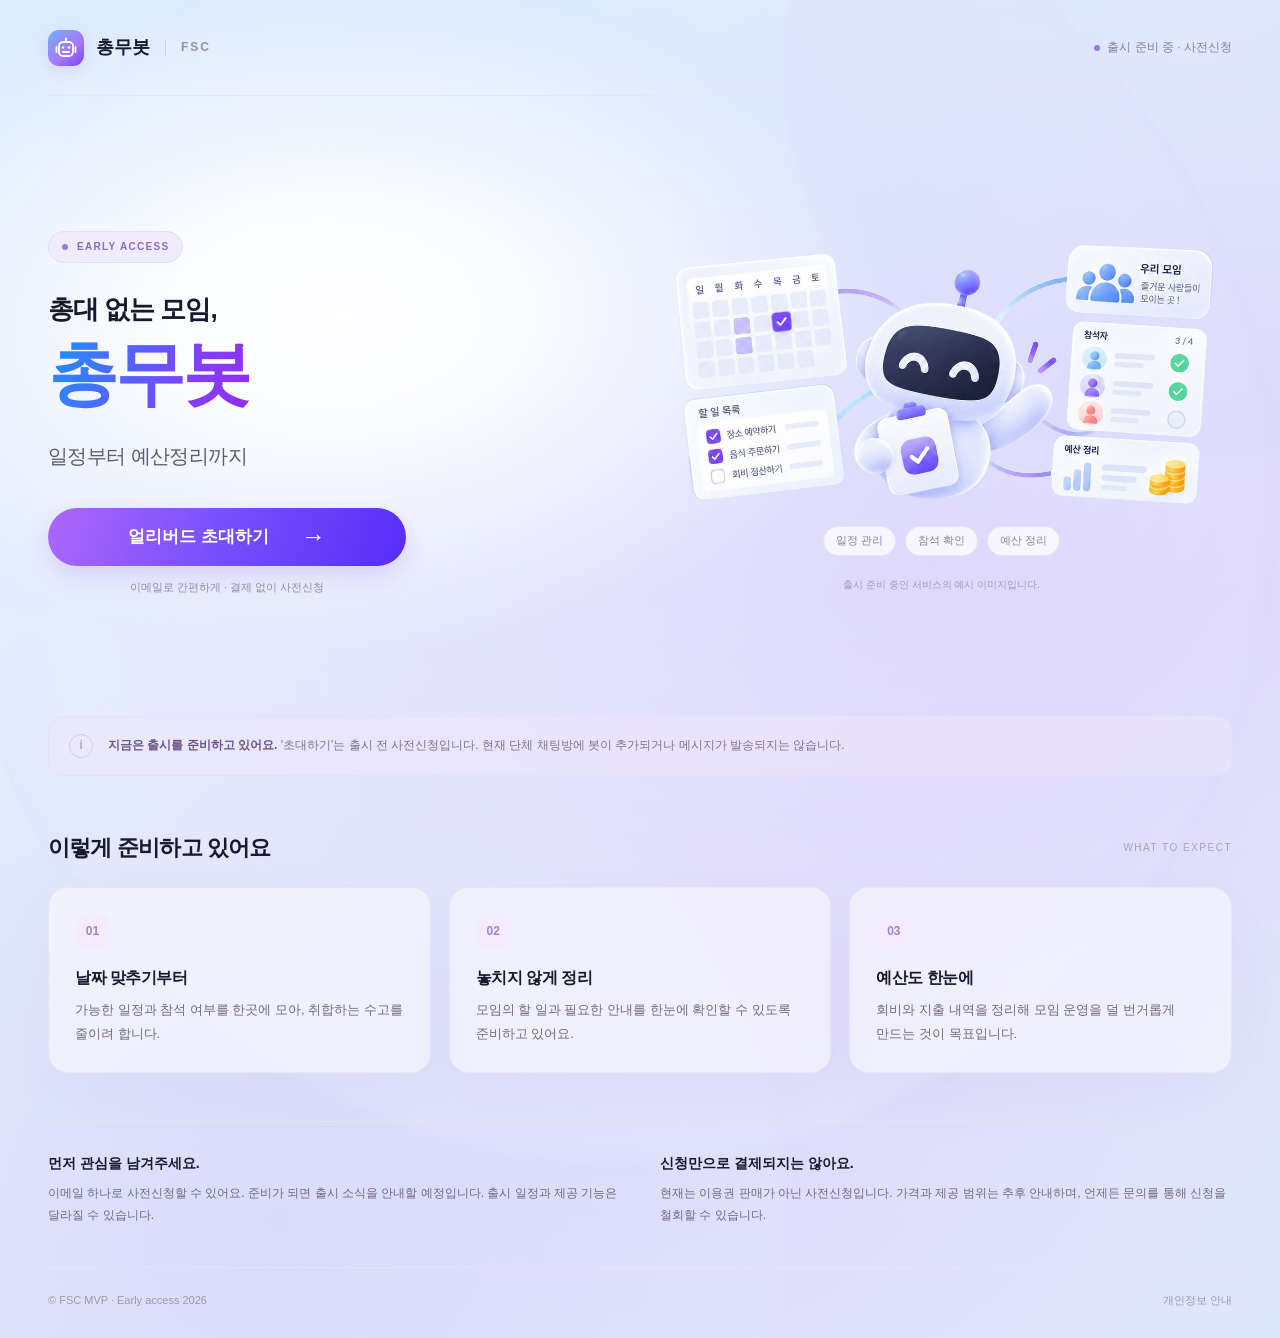
==== chongmubot/index.html @ 97e7d667 "feat: FSC 서비스 3종 랜딩페이지와 허브 페이지를 GitHub Pages 배포 구조로 구성 광고 유입으로 서비스 수요를 검증하기 위해 정적 랜딩페이지를 실제 배포 가능한 상" ====
<!DOCTYPE html>
<html data-service-page="chongmubot" lang="ko"><head><meta charset="utf-8"/><meta content="width=device-width,initial-scale=1" name="viewport"/><meta content="no-referrer" name="referrer"/><title>총무봇 · 얼리버드 사전신청</title><base target="_top"/><link rel="stylesheet" href="/assets/site.css"/><meta content="일정부터 예산정리까지 출시 준비 중인 서비스의 얼리버드 사전신청." name="description"/><link rel="icon" type="image/svg+xml" href="data:image/svg+xml,%3Csvg%20xmlns%3D%22http%3A%2F%2Fwww.w3.org%2F2000%2Fsvg%22%20viewBox%3D%220%200%2040%2040%22%3E%3Cdefs%3E%3ClinearGradient%20id%3D%22brand%22%20x1%3D%228%25%22%20y1%3D%220%25%22%20x2%3D%2292%25%22%20y2%3D%22100%25%22%3E%3Cstop%20stop-color%3D%22%2373b0fc%22%2F%3E%3Cstop%20offset%3D%2260%25%22%20stop-color%3D%22%23a677f8%22%2F%3E%3Cstop%20offset%3D%22100%25%22%20stop-color%3D%22%237742ee%22%2F%3E%3C%2FlinearGradient%3E%3C%2Fdefs%3E%3Crect%20width%3D%2240%22%20height%3D%2240%22%20rx%3D%2212%22%20fill%3D%22url(%23brand)%22%2F%3E%3Csvg%20x%3D%226.667%22%20y%3D%226.667%22%20width%3D%2226.666%22%20height%3D%2226.666%22%20color%3D%22white%22%20data-brand-icon%3D%22robot%22%20viewBox%3D%220%200%2024%2024%22%20fill%3D%22none%22%20stroke%3D%22currentColor%22%20stroke-width%3D%221.8%22%20stroke-linecap%3D%22round%22%20stroke-linejoin%3D%22round%22%20focusable%3D%22false%22%3E%3Cpath%20d%3D%22M12%203v3M2.5%2011v5M21.5%2011v5%22%2F%3E%3Ccircle%20cx%3D%2212%22%20cy%3D%222.5%22%20r%3D%221%22%20fill%3D%22currentColor%22%20stroke%3D%22none%22%2F%3E%3Crect%20x%3D%225%22%20y%3D%226%22%20width%3D%2214%22%20height%3D%2214%22%20rx%3D%224%22%2F%3E%3Ccircle%20cx%3D%229%22%20cy%3D%2211.5%22%20r%3D%221.2%22%20fill%3D%22currentColor%22%20stroke%3D%22none%22%2F%3E%3Ccircle%20cx%3D%2215%22%20cy%3D%2211.5%22%20r%3D%221.2%22%20fill%3D%22currentColor%22%20stroke%3D%22none%22%2F%3E%3Cpath%20d%3D%22M9%2016h6%22%2F%3E%3C%2Fsvg%3E%3C%2Fsvg%3E"/></head><body>
<div class="banner" hidden="" id="configBanner">운영 설정을 준비 중입니다. 아직 신청 정보를 수집하지 않습니다.</div><noscript><div class="noscript">이 페이지에서 신청하려면 JavaScript를 사용 설정해주세요. 신청은 아직 접수되지 않았습니다.</div></noscript>
<div class="shell"><header class="site-header"><div class="brand"><span aria-hidden="true" class="brand-symbol"><svg data-brand-icon="robot" viewBox="0 0 24 24" fill="none" stroke="currentColor" stroke-width="1.8" stroke-linecap="round" stroke-linejoin="round" focusable="false"><path d="M12 3v3M2.5 11v5M21.5 11v5"/><circle cx="12" cy="2.5" r="1" fill="currentColor" stroke="none"/><rect x="5" y="6" width="14" height="14" rx="4"/><circle cx="9" cy="11.5" r="1.2" fill="currentColor" stroke="none"/><circle cx="15" cy="11.5" r="1.2" fill="currentColor" stroke="none"/><path d="M9 16h6"/></svg></span><span id="brandName">총무봇</span><span class="brand-divider"></span><span class="brand-fsc">FSC</span></div><div class="header-note"><span class="dot"></span>출시 준비 중 · 사전신청</div></header>
<main><section aria-labelledby="heroTitle" class="hero"><div class="hero-copy"><p class="eyebrow"><span class="dot"></span> EARLY ACCESS</p><p class="kicker" id="kicker">총대 없는 모임,</p><h1 id="heroTitle"><span class="grad">총무봇</span></h1><p class="description" id="description">일정부터 예산정리까지</p><div class="cta-zone"><button class="primary" disabled="" id="openForm" type="button"><span id="ctaText">얼리버드 초대하기</span><span aria-hidden="true" class="arrow">→</span></button><p class="under-cta">이메일로 간편하게 · 결제 없이 사전신청</p></div></div><div class="visual"><img alt="총무봇 서비스 예시 일러스트" fetchpriority="high" id="heroImage" data-background="transparent" style="--hero-cutout:url('/assets/images/chongmubot-hero-mask.png')" src="/assets/images/chongmubot-hero.jpg"/><div class="service-labels" id="serviceLabels"><span>일정 관리</span><span>참석 확인</span><span>예산 정리</span></div><p class="visual-caption">출시 준비 중인 서비스의 예시 이미지입니다.</p></div></section>
<aside class="readiness"><i aria-hidden="true">i</i><div><strong>지금은 출시를 준비하고 있어요.  </strong><span id="readinessNote">'초대하기'는 출시 전 사전신청입니다. 현재 단체 채팅방에 봇이 추가되거나 메시지가 발송되지는 않습니다.</span></div></aside>
<section aria-labelledby="featuresTitle"><div class="section-heading"><h2 id="featuresTitle">이렇게 준비하고 있어요</h2><small>WHAT TO EXPECT</small></div><div class="features" id="features"><article class="feature"><div class="num">01</div><h3>날짜 맞추기부터</h3><p>가능한 일정과 참석 여부를 한곳에 모아, 취합하는 수고를 줄이려 합니다.</p></article><article class="feature"><div class="num">02</div><h3>놓치지 않게 정리</h3><p>모임의 할 일과 필요한 안내를 한눈에 확인할 수 있도록 준비하고 있어요.</p></article><article class="feature"><div class="num">03</div><h3>예산도 한눈에</h3><p>회비와 지출 내역을 정리해 모임 운영을 덜 번거롭게 만드는 것이 목표입니다.</p></article></div></section>
<section class="bottom-info"><div><h3>먼저 관심을 남겨주세요.</h3><p>이메일 하나로 사전신청할 수 있어요. 준비가 되면 출시 소식을 안내할 예정입니다. 출시 일정과 제공 기능은 달라질 수 있습니다.</p></div><div><h3>신청만으로 결제되지는 않아요.</h3><p>현재는 이용권 판매가 아닌 사전신청입니다. 가격과 제공 범위는 추후 안내하며, 언제든 문의를 통해 신청을 철회할 수 있습니다.</p></div></section>
</main><footer class="site-footer"><span>© FSC MVP · Early access 2026</span><div class="footer-actions"><button class="text-button" data-privacy="" type="button">개인정보 안내</button><a hidden="" id="contactLink">운영 문의</a></div></footer></div>
<dialog aria-labelledby="formTitle" class="modal" id="signupModal"><button aria-label="신청창 닫기" class="modal-close" data-close="signupModal" type="button">×</button><div class="modal-body"><div id="formBody"><p class="step-label">EARLYBIRD APPLICATION</p><h2 id="formTitle">총무봇 먼저 만나기</h2><p class="modal-intro">이메일만 남겨주시면 준비 소식을 알려드릴게요.<br/>별도 회원가입이나 결제는 필요하지 않아요.</p><div class="preview-inline" id="previewFormNote">팀 검토용입니다. 입력 정보는 전송·저장되지 않습니다.</div>
<form id="form" novalidate=""><label class="field-label" for="email">이메일<span class="required">필수</span></label><input aria-describedby="emailHint" autocapitalize="off" autocomplete="email" id="email" inputmode="email" maxlength="254" name="email" placeholder="freedom@example.com" required="" spellcheck="false" type="email"/><p class="field-hint" id="emailHint">출시 안내를 받을 수 있는 이메일을 입력해주세요.</p>
<details class="question" id="questionDetail"><summary>한 가지만 더 알려주실래요?<span>선택</span></summary><p class="field-label" id="questionLabel" style="margin-top:15px">어떤 모임에서 사용하고 싶나요?</p><div class="chips" id="chips"></div><label class="consent-check" hidden="" id="answerConsentWrap"><input id="answerConsent" type="checkbox"/><span>[선택] 위 답변을 서비스 수요 분석에 사용하는 데 동의합니다. 답변은 <span class="retentionDays">90</span>일 보관합니다.</span></label></details>
<label class="consent-check"><input id="age" required="" type="checkbox"/><span>[필수] 만 14세 이상입니다.</span></label><label class="consent-check"><input id="consent" required="" type="checkbox"/><span>[필수] 개인정보 수집·이용에 동의합니다. <button class="text-button" data-privacy="" type="button">내용 보기</button></span></label>
<div class="privacy-short"><b>목적</b> 사전신청 접수·출시 안내·신청 유입 분석<br/><b>필수 항목</b> 이메일, 신청 서비스, 신청·동의 시각 및 버전, 만 14세 이상 확인, 무작위 방문 ID, 유입 캠페인, 기기 구분<br/><b>보관</b> 수집일로부터 <span class="retentionDays">90</span>일 또는 철회 요청 시 삭제<br/>동의를 거부할 수 있으나, 동의하지 않으면 신청할 수 없습니다.</div>
<div aria-hidden="true" class="hp"><label>Company<input autocomplete="off" name="company" tabindex="-1" type="text"/></label></div><div class="form-error" hidden="" id="formError" role="alert"></div><button class="primary" id="submitButton" type="submit"><span id="submitText">얼리버드 신청 완료하기</span><span aria-hidden="true">→</span></button><p class="form-note">신청 정보가 저장된 뒤 완료 화면이 표시됩니다.<br/>이메일 인증 및 즉시 확인메일 발송은 제공하지 않습니다.</p></form></div>
<div class="success" hidden="" id="successBody"><div aria-hidden="true" class="success-mark">✓</div><p class="step-label">EARLYBIRD</p><h2 id="successTitle" tabindex="-1"></h2><p id="successDescription"></p><button class="primary" data-close="signupModal" id="successClose" type="button">확인</button></div></div></dialog>
<dialog aria-labelledby="privacyTitle" class="modal" id="privacyModal"><button aria-label="개인정보 안내 닫기" class="modal-close" data-close="privacyModal" type="button">×</button><div class="modal-body"><p class="step-label">PRIVACY NOTICE · v1.1</p><h2 id="privacyTitle">개인정보 안내</h2><div class="privacy-copy"><p><span id="operatorText">FSC MVP 프로젝트 팀</span>은 출시 전 사전신청을 접수하기 위해 아래 정보를 처리합니다.</p><h3>1. 수집 항목과 목적</h3><p>필수 항목: 이메일, 신청 서비스, 신청·동의 시각 및 동의문구 버전, 만 14세 이상 확인, 무작위 방문 ID, 유입 캠페인, 기기 구분.<br/>목적: 사전신청 관리, 출시 안내, 신청 유입 분석.<br/>선택 항목: 서비스별 질문 답변. 별도 선택 동의 시 서비스 수요 분석에만 사용합니다. 답변하지 않아도 신청할 수 있습니다.</p><h3>2. 보관 및 삭제</h3><p>수집일로부터 <span class="retentionDays">90</span>일 보관하며, 신청 철회 또는 삭제 요청 시 삭제합니다. 서비스가 출시되지 않더라도 보관기간 이후 해당 정보를 삭제합니다.</p><h3>3. 신청 전 방문 측정</h3><p>페이지 방문과 신청 버튼 클릭을 서비스별로 집계합니다. 페이지 단위 무작위 ID, 캠페인 코드, 기기 구분, 이벤트 시각을 기록하며 이름·이메일은 입력 및 동의 전 수집하지 않습니다. 앱 코드에서 IP 주소와 브라우저 지문을 저장하지 않습니다.</p><h3>4. 저장과 접근</h3><p>Sites에서 신청 화면을 제공하며, 서버를 거쳐 Google Apps Script와 비공개 Google Sheets에 신청 정보를 저장합니다. 신청자 명단을 공개하거나 다른 방문자에게 보여주지 않습니다. 운영팀의 필요한 담당자에게만 접근을 허용해야 합니다.</p><h3>5. 동의 거부 및 문의</h3><p>필수 동의를 거부할 수 있으나 신청 접수는 제한됩니다. 선택 답변 수집을 거부해도 불이익이 없습니다. 광고성 뉴스레터나 다른 서비스 홍보 수신에는 동의한 것으로 보지 않습니다.</p><p id="contactText">공개 전 운영 문의 이메일을 설정합니다.</p><div class="preview-inline" id="previewBanner">검토 단계 안내문입니다. 운영자 정보·보관기간·Google 이용에 따른 처리위탁·국외이전 등 필요한 고지를 확인한 후 공개해야 합니다.</div></div></div></dialog>
<script>window.FSC_BOOT={"mode": "live", "ready": true, "service": "chongmubot", "version": "1.2", "contactEmail": "", "operator": "FSC MVP 프로젝트 팀", "retentionDays": 90};</script>
<script src="/assets/site.js"></script>
<script>FSC.initServicePage({"chongmubot": {"name": "총무봇", "kicker": "총대 없는 모임,", "title": "<span class=\"grad\">총무봇</span>", "description": "일정부터 예산정리까지", "micro": "지금 내 모임에 초대하세요", "cta": "얼리버드 초대하기", "labels": ["일정 관리", "참석 확인", "예산 정리"], "features": [["날짜 맞추기부터", "가능한 일정과 참석 여부를 한곳에 모아, 취합하는 수고를 줄이려 합니다."], ["놓치지 않게 정리", "모임의 할 일과 필요한 안내를 한눈에 확인할 수 있도록 준비하고 있어요."], ["예산도 한눈에", "회비와 지출 내역을 정리해 모임 운영을 덜 번거롭게 만드는 것이 목표입니다."]], "question": "어떤 모임에서 사용하고 싶나요?", "choices": ["스터디", "동호회·취미", "교회·커뮤니티", "친구모임", "기타"], "note": "'초대하기'는 출시 전 사전신청입니다. 현재 단체 채팅방에 봇이 추가되거나 메시지가 발송되지는 않습니다."}});</script>
</body></html>
---- assets/site.css ----
:root{--ink:#17192e;--muted:#74758b;--line:#e8e4f2;--purple:#7942f5}*{box-sizing:border-box}html{scroll-behavior:smooth}body{margin:0;background:#fafaff;color:var(--ink);font-family:-apple-system,BlinkMacSystemFont,"Apple SD Gothic Neo","Noto Sans CJK KR","Noto Sans KR","Malgun Gothic",sans-serif;line-height:1.6;word-break:keep-all}button,input{font:inherit}button{cursor:pointer}a{color:inherit}button:focus-visible,a:focus-visible,input:focus-visible,summary:focus-visible{outline:3px solid #9b78e7;outline-offset:3px}[hidden]{display:none!important}.shell{max-width:1280px;padding:0 48px;margin:auto}.site-header{height:96px;display:flex;justify-content:space-between;align-items:center;border-bottom:1px solid var(--line)}.brand{display:flex;align-items:center;gap:12px;font-size:18px;font-weight:750}.brand-symbol{width:36px;height:36px;display:grid;place-items:center;color:#fff;border-radius:11px;background:linear-gradient(140deg,#73b0fc,#a677f8 60%,#7742ee);box-shadow:0 5px 15px #8561dc26;font-size:21px}.brand-divider{height:16px;width:1px;background:#d7d2e3;margin:0 3px}.brand-fsc{font-size:12px;color:#9590a8;letter-spacing:2px}.header-note{display:flex;align-items:center;gap:7px;font-size:12px;color:#898099}.dot{width:6px;height:6px;border-radius:50%;background:#9c7ae4;display:inline-block}.hero{display:grid;grid-template-columns:1fr 1.05fr;gap:50px;align-items:center;min-height:620px;padding:65px 0 50px}.eyebrow{display:inline-flex;align-items:center;gap:9px;border:1px solid #e6ddf8;background:#f1ecfc;color:#8a6bc1;border-radius:100px;font-size:10px;letter-spacing:1.3px;padding:7px 13px;margin:0 0 27px;font-weight:650}.kicker{font-size:26px;line-height:1.5;letter-spacing:-1px;font-weight:650;margin:0 0 6px}.hero h1{font-size:70px;letter-spacing:-3px;line-height:1.13;margin:0 0 24px;font-weight:850}.grad{background:linear-gradient(110deg,#218dff 5%,#7d42ff 67%,#942dec);color:transparent;background-clip:text;-webkit-background-clip:text}.description{font-size:20px;color:#5f5a72;line-height:1.8;letter-spacing:-.6px;white-space:pre-line;margin:0 0 34px}.cta-zone{max-width:358px}.microcopy{text-align:center;font-size:13px;font-weight:500;color:#81778f;margin:0 0 10px}.primary{display:flex;align-items:center;justify-content:center;gap:32px;min-height:58px;width:100%;border:0;border-radius:100px;background:linear-gradient(110deg,#ae66fa,#7851fc 47%,#592cf7);color:#fff;font-size:17px;font-weight:700;box-shadow:0 10px 25px #804cf52e;padding:14px 22px;transition:transform .15s}.primary:hover{transform:translateY(-2px)}.primary:disabled{opacity:.55;cursor:wait;transform:none}.arrow{font-size:25px;line-height:1}.under-cta{text-align:center;font-size:11px;color:#93899e;margin:13px 0 0}.visual{position:relative;min-width:0;padding:24px 0 10px;background:radial-gradient(ellipse at 65% 50%,#ede4ff 0,transparent 64%),radial-gradient(ellipse at 20% 65%,#e1f3fc 0,transparent 63%)}.visual img{display:block;width:100%;height:auto;border-radius:20px;mix-blend-mode:multiply}.service-labels{display:flex;justify-content:center;flex-wrap:wrap;gap:9px;margin-top:18px}.service-labels span{font-size:11px;border:1px solid #eae3f2;background:#ffffffc4;color:#8d7f9c;border-radius:100px;padding:5px 12px}.visual-caption{font-size:10px;color:#a497b1;text-align:center;margin-top:21px}.readiness{display:flex;align-items:center;gap:15px;padding:17px 20px;border:1px solid #e8e0f4;background:#f4f0fb;border-radius:15px;font-size:12px;color:#81718e;margin-bottom:54px}.readiness strong{color:#6c5585;white-space:nowrap}.readiness i{font-style:normal;display:grid;place-items:center;width:24px;height:24px;border:1px solid #d7c8ec;border-radius:50%;flex:0 0 auto;color:#9774c3}.section-heading{display:flex;align-items:center;justify-content:space-between;margin:0 0 22px}.section-heading h2{font-size:22px;letter-spacing:-.8px;margin:0}.section-heading small{font-size:10px;letter-spacing:1.5px;color:#aaa0b6}.features{display:grid;grid-template-columns:repeat(3,1fr);gap:18px;margin-bottom:48px}.feature{padding:26px;border:1px solid #ebe5f2;border-radius:20px;background:#fff;box-shadow:0 20px 65px #51337508}.num{display:grid;place-items:center;width:35px;height:35px;border-radius:10px;background:#f4ecfd;color:#a481cf;font-size:12px;font-weight:650;margin-bottom:17px}.feature h3{font-size:16px;line-height:1.5;margin:0 0 8px;letter-spacing:-.5px}.feature p{font-size:13px;color:#74687f;line-height:1.85;margin:0}.bottom-info{display:grid;grid-template-columns:1fr 1fr;gap:40px;border-top:1px solid var(--line);padding:30px 0 40px}.bottom-info h3{font-size:14px;margin:0 0 7px}.bottom-info p{font-size:12px;line-height:1.9;color:#74687f;margin:0}.site-footer{border-top:1px solid var(--line);display:flex;align-items:center;justify-content:space-between;gap:18px;padding:24px 0 28px;font-size:11px;color:#a195aa}.footer-actions{display:flex;gap:18px}.text-button{border:0;background:none;padding:0;font:inherit;color:inherit;text-decoration:underline;text-underline-offset:4px}.footer-actions .text-button{text-decoration:none}.modal{border:1px solid #ece3f4;border-radius:28px;padding:0;width:calc(100vw - 32px);max-width:510px;max-height:calc(100dvh - 30px);overflow:auto;color:var(--ink);box-shadow:0 25px 100px #24132e3a}.modal::backdrop{background:#1d142f66;backdrop-filter:blur(5px)}.modal-body{padding:34px}.modal-close{position:absolute;right:17px;top:15px;border:0;border-radius:50%;width:32px;height:32px;background:#f6f0fa;color:#907b9b;font-size:24px;line-height:1}.step-label{font-size:10px;letter-spacing:1.4px;font-weight:650;color:#a184c9;margin:0 0 10px}.modal h2{font-size:27px;letter-spacing:-1px;line-height:1.35;margin:0 0 12px}.modal-intro{font-size:13px;line-height:1.8;color:#786187;margin:0 0 23px}.field-label{display:block;font-size:13px;font-weight:650;margin:0 0 7px}.required{font-size:10px;color:#a36ee1;margin-left:5px}input[type=email]{width:100%;height:52px;border:1px solid #dfd1e9;border-radius:12px;font-size:16px;padding:0 14px;background:#fff}.field-hint{font-size:11px;color:#846b91;margin:7px 0 22px}.question{padding-top:18px;border-top:1px solid #ece2f2;margin:0 0 16px}.question summary{cursor:pointer;font-size:13px;font-weight:600;margin-left:14px}.question summary span{font-size:11px;font-weight:400;color:#a691b0;padding-left:7px}.chips{display:flex;flex-wrap:wrap;gap:7px;margin:13px 0}.chip{position:relative;font-size:12px;cursor:pointer}.chip input{position:absolute;opacity:0;width:1px;height:1px}.chip span{display:block;border:1px solid #e6dcee;border-radius:100px;color:#947fa0;padding:7px 11px}.chip input:checked+span{color:#8452b7;background:#f3eaff;border-color:#bda0da}.chip input:focus-visible+span{outline:3px solid #b49bd1}.consent-check{display:flex;align-items:flex-start;gap:9px;font-size:12px;color:#75627f;line-height:1.8;margin:12px 0}.consent-check input{width:16px;height:16px;margin-top:4px;accent-color:#9868d3;flex:0 0 auto}.privacy-short{font-size:11px;line-height:1.9;color:#786187;padding:13px 15px;border:1px solid #ede0f3;background:#faf6fd;border-radius:12px;margin:14px 0 18px}.privacy-short b{color:#7f628f}.form-error{padding:12px;background:#fff1ee;color:#b35043;border-radius:10px;font-size:12px;line-height:1.8;margin:0 0 15px}.form-note{font-size:10px;color:#846b91;text-align:center;line-height:1.8;margin:14px 0 0}.hp{position:absolute;left:-9999px;width:1px;height:1px;overflow:hidden}.success{text-align:center;padding:22px 0 8px}.success-mark{display:grid;place-items:center;width:76px;height:76px;border-radius:25px;background:linear-gradient(140deg,#f2e3ff,#e1eaff);color:#9470d0;font-size:40px;margin:0 auto 25px}.success p{font-size:13px;line-height:1.9;color:#95839f;white-space:pre-line;margin-bottom:26px}.privacy-copy{font-size:12px;color:#8b7797;line-height:1.95}.privacy-copy h3{font-size:14px;color:#685276;margin:22px 0 8px}.preview-inline{font-size:11px;line-height:1.8;border:1px dashed #d6beea;border-radius:10px;background:#fbf6ff;color:#a277bd;padding:11px 14px;margin-bottom:17px}.banner,.noscript{font-size:12px;background:#fff6e7;color:#886a35;padding:13px 22px;text-align:center}
@media(max-width:960px){.shell{padding:0 30px}.hero{gap:22px;min-height:560px}.hero h1{font-size:56px}.kicker{font-size:23px}.description{font-size:17px}.feature{padding:22px}}
@media(max-width:680px){.shell{padding:0 22px}.site-header{height:74px}.brand{font-size:15px;gap:8px}.brand-symbol{width:30px;height:30px;border-radius:9px;font-size:18px}.brand-fsc{font-size:10px}.header-note{font-size:10px;gap:5px}.hero{display:flex;flex-direction:column;gap:0;min-height:0;padding:35px 0 25px;text-align:center}.hero-copy{display:contents}.eyebrow{order:0;font-size:9px;margin:0 0 18px}.kicker{order:1;font-size:21px;margin:0 0 7px}.hero h1{order:2;font-size:54px;letter-spacing:-2.6px;margin:0 0 14px}.description{order:3;font-size:16px;margin:0 0 5px;line-height:1.8}.visual{order:4;width:calc(100% + 22px);padding:13px 0 0;margin:0 -11px 13px}.visual img{max-height:245px;object-fit:contain;border-radius:0}.service-labels{margin-top:8px;gap:7px}.service-labels span{font-size:9px;padding:3px 9px}.visual-caption{font-size:9px;margin-top:8px}.cta-zone{order:5;width:100%;max-width:360px;margin-top:6px}.microcopy{font-size:12px;margin-bottom:9px}.primary{font-size:16px;min-height:55px}.under-cta{font-size:10px;margin-top:11px}.readiness{font-size:10px;line-height:1.8;padding:14px;gap:10px;align-items:flex-start;margin-bottom:34px}.readiness strong{display:block;font-size:11px}.readiness i{width:20px;height:20px;margin-top:2px}.section-heading{margin-bottom:15px}.section-heading h2{font-size:19px}.section-heading small{font-size:9px}.features{grid-template-columns:1fr;gap:10px;margin-bottom:32px}.feature{padding:18px 20px;display:grid;grid-template-columns:32px 1fr;column-gap:14px}.num{grid-row:1/3;width:32px;height:32px;border-radius:9px;font-size:10px;margin:0}.feature h3{font-size:14px;margin-bottom:5px}.feature p{font-size:12px}.bottom-info{grid-template-columns:1fr;gap:22px;padding:25px 0 30px}.bottom-info h3{font-size:13px}.bottom-info p{font-size:11px}.site-footer{font-size:9px;gap:12px;align-items:flex-start}.footer-actions{gap:12px;white-space:nowrap}.modal{max-height:calc(100dvh - 20px);border-radius:23px}.modal-body{padding:27px 24px}.modal h2{font-size:25px}.modal-intro{font-size:12px}.consent-check{font-size:11px}.privacy-short{font-size:10px}.form-note{font-size:9px}}
@media(prefers-reduced-motion:reduce){*{scroll-behavior:auto!important;transition:none!important}}

/* Palette sampled from each service's existing hero illustration. */
html[data-service-page="ai-allpass"] {
  --page-blue: #e0ebfd;
  --page-light: #fafbff;
  --page-violet: #e2d6fc;
  --image-fade-inline: 4%;
  --image-fade-top: 2%;
  --image-fade-bottom: 4%;
}
html[data-service-page="chongmubot"] {
  --page-blue: #e2eefe;
  --page-light: #fbfcfe;
  --page-violet: #d9cdfb;
  --image-fade-inline: 3%;
  --image-fade-top: 2%;
  --image-fade-bottom: 1%;
}
html[data-service-page="giftpick"] {
  --page-blue: #e2e9fb;
  --page-light: #f4f7fe;
  --page-violet: #dccffb;
  --image-fade-inline: 3%;
  --image-fade-top: 1%;
  --image-fade-bottom: 1%;
}
html { min-height: 100%; }
.brand-symbol svg {
  display: block;
  width: 66.667%;
  height: 66.667%;
}
body {
  min-height: 100svh;
  --pattern-scale: clamp(340px, 52vw, 760px);
  --title-glow-width: clamp(420px, 43vw, 640px);
  --title-glow-height: 340px;
  --title-glow-x: calc(50% - 300px);
  --title-glow-y: 315px;
  background-color: #e1eafa;
  /* One continuous illustration-like field across text, artwork, and footer. */
  background-image:
    radial-gradient(ellipse var(--title-glow-width) var(--title-glow-height) at var(--title-glow-x) var(--title-glow-y), #fffffff5 0%, #ffffffe0 32%, #ffffff8c 56%, transparent 100%),
    radial-gradient(ellipse 65% 38% at 30% 12%, #cfe4ff8c 0%, transparent 100%),
    radial-gradient(ellipse 66% 44% at 72% 42%, #d7caff80 0%, transparent 100%),
    radial-gradient(circle var(--pattern-scale) at 48% 38%, #edf3ff66 0%, #e6e9ff4d 97%, #d8dcfa40 99.4%, transparent 100%),
    radial-gradient(circle calc(var(--pattern-scale) * .78) at 21% 91%, #caddfa59 0%, #e0e8fc4d 98%, transparent 100%),
    radial-gradient(circle calc(var(--pattern-scale) * .6) at 92% 5%, #d8e6fc66 0%, #d6d8fa59 98%, transparent 100%),
    radial-gradient(ellipse 74% 37% at 48% 88%, #d9ccff66 0%, transparent 100%),
    linear-gradient(145deg, var(--page-blue) 0%, #e5edfc 34%, #e4e1fa 65%, #dfebfb 100%);
  background-repeat: no-repeat;
}
.shell, .site-header, .hero, .bottom-info, .site-footer { background: transparent; }
.feature { background: #ffffff80; }
.readiness { background: #eee8fb8c; }
.visual { background: none; }
.visual img {
  /* Fade only the image, leaving captions and the main illustration crisp. */
  border-radius: 0;
  background: none;
  box-shadow: none;
  /* Darken avoids multiplying two pale-blue backdrops into a darker rectangle. */
  mix-blend-mode: darken;
  --image-mask-x: linear-gradient(to right,
    transparent 0%, #000 var(--image-fade-inline),
    #000 calc(100% - var(--image-fade-inline)), transparent 100%);
  --image-mask-y: linear-gradient(to bottom,
    transparent 0%, #000 var(--image-fade-top),
    #000 calc(100% - var(--image-fade-bottom)), transparent 100%);
  -webkit-mask-image: var(--image-mask-x), var(--image-mask-y);
  -webkit-mask-composite: source-in;
  mask-image: var(--image-mask-x), var(--image-mask-y);
  mask-composite: intersect;
  mask-repeat: no-repeat;
}
.visual img[data-background="transparent"] {
  mix-blend-mode: normal;
  -webkit-mask-image: var(--hero-cutout);
  -webkit-mask-composite: source-over;
  -webkit-mask-size: 100% 100%;
  -webkit-mask-repeat: no-repeat;
  mask-image: var(--hero-cutout);
  mask-mode: alpha;
  mask-composite: add;
  mask-size: 100% 100%;
  mask-repeat: no-repeat;
}
.hero-copy { text-align: left; }
#signupModal #email::placeholder {
  color: #a3a3ad;
  opacity: 1;
}
@media (max-width: 680px) {
  body {
    --pattern-scale: clamp(300px, 85vw, 500px);
    --title-glow-width: clamp(290px, 85vw, 480px);
    --title-glow-height: 230px;
    --title-glow-x: 35%;
    --title-glow-y: 215px;
  }
  .hero .eyebrow { align-self: flex-start; }
  .hero :is(.kicker, h1, .description) {
    align-self: stretch;
    text-align: left;
  }
}
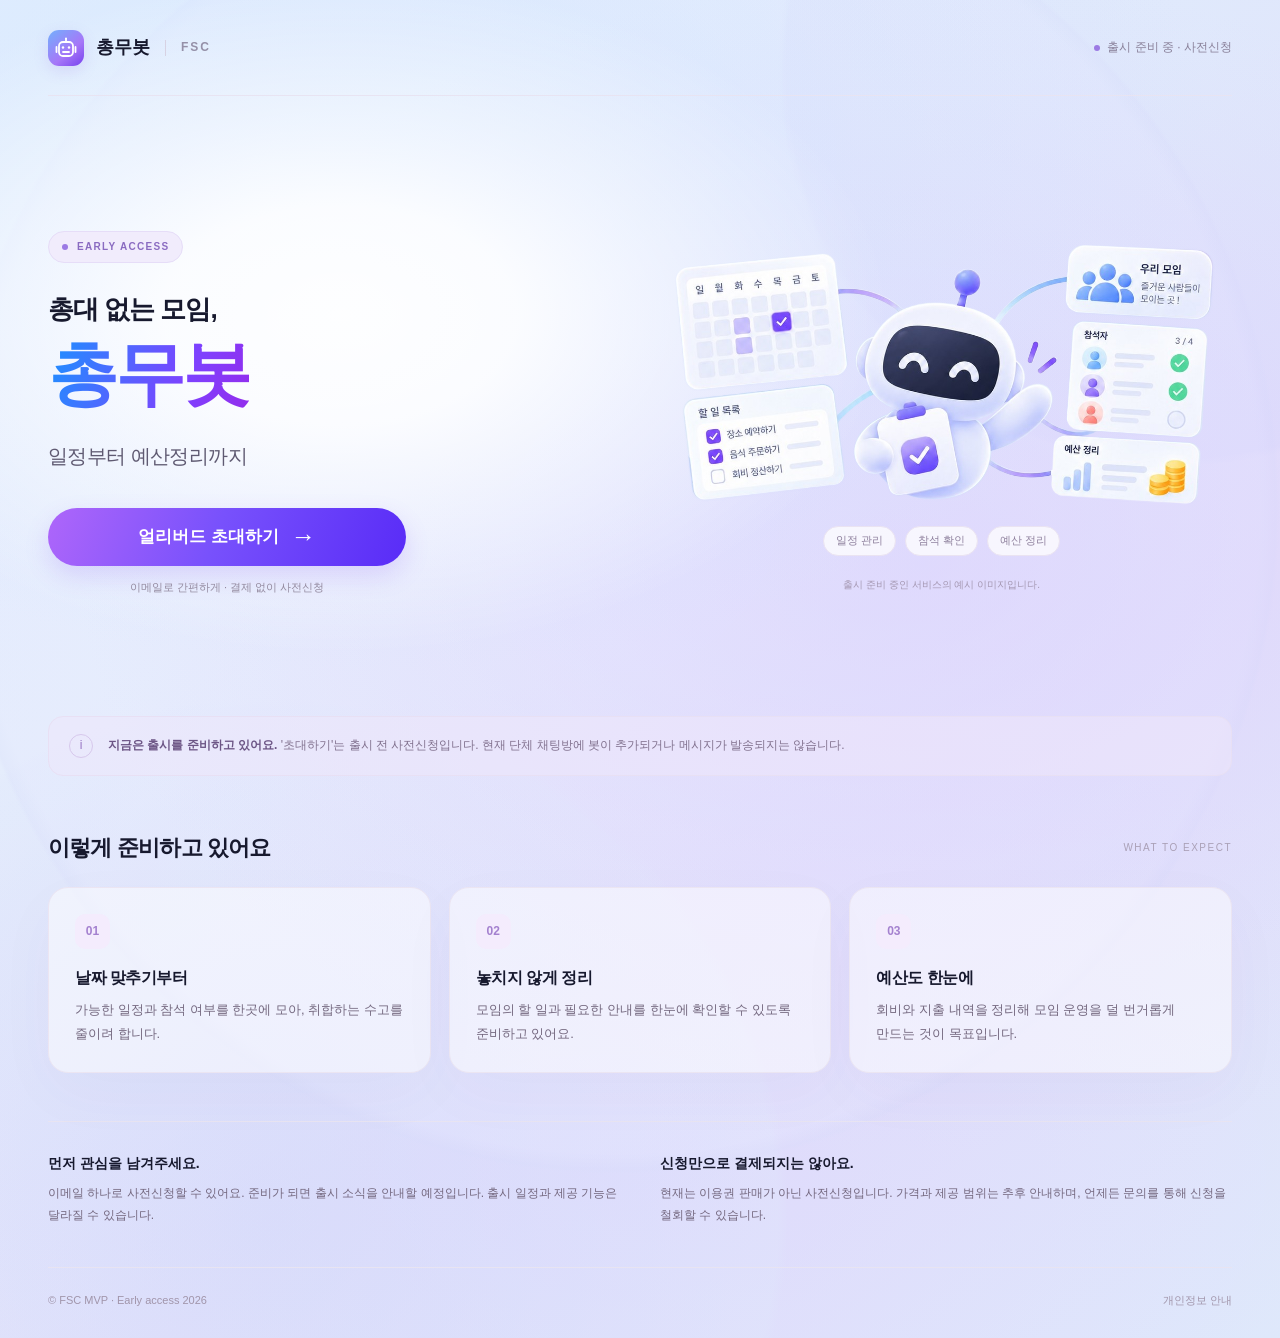
==== commit 5b21b72e: "fix: 답변 선택지 값을 영문 코드로 변경해 한글 인코딩 이슈 우회 Co-Authored-By: Claude Sonnet 5 <noreply@anthropic.com>" ====
--- a/chongmubot/index.html
+++ b/chongmubot/index.html
@@ -7,15 +7,15 @@
 <section aria-labelledby="featuresTitle"><div class="section-heading"><h2 id="featuresTitle">이렇게 준비하고 있어요</h2><small>WHAT TO EXPECT</small></div><div class="features" id="features"><article class="feature"><div class="num">01</div><h3>날짜 맞추기부터</h3><p>가능한 일정과 참석 여부를 한곳에 모아, 취합하는 수고를 줄이려 합니다.</p></article><article class="feature"><div class="num">02</div><h3>놓치지 않게 정리</h3><p>모임의 할 일과 필요한 안내를 한눈에 확인할 수 있도록 준비하고 있어요.</p></article><article class="feature"><div class="num">03</div><h3>예산도 한눈에</h3><p>회비와 지출 내역을 정리해 모임 운영을 덜 번거롭게 만드는 것이 목표입니다.</p></article></div></section>
 <section class="bottom-info"><div><h3>먼저 관심을 남겨주세요.</h3><p>이메일 하나로 사전신청할 수 있어요. 준비가 되면 출시 소식을 안내할 예정입니다. 출시 일정과 제공 기능은 달라질 수 있습니다.</p></div><div><h3>신청만으로 결제되지는 않아요.</h3><p>현재는 이용권 판매가 아닌 사전신청입니다. 가격과 제공 범위는 추후 안내하며, 언제든 문의를 통해 신청을 철회할 수 있습니다.</p></div></section>
 </main><footer class="site-footer"><span>© FSC MVP · Early access 2026</span><div class="footer-actions"><button class="text-button" data-privacy="" type="button">개인정보 안내</button><a hidden="" id="contactLink">운영 문의</a></div></footer></div>
-<dialog aria-labelledby="formTitle" class="modal" id="signupModal"><button aria-label="신청창 닫기" class="modal-close" data-close="signupModal" type="button">×</button><div class="modal-body"><div id="formBody"><p class="step-label">EARLYBIRD APPLICATION</p><h2 id="formTitle">총무봇 먼저 만나기</h2><p class="modal-intro">이메일만 남겨주시면 준비 소식을 알려드릴게요.<br/>별도 회원가입이나 결제는 필요하지 않아요.</p><div class="preview-inline" id="previewFormNote">팀 검토용입니다. 입력 정보는 전송·저장되지 않습니다.</div>
-<form id="form" novalidate=""><label class="field-label" for="email">이메일<span class="required">필수</span></label><input aria-describedby="emailHint" autocapitalize="off" autocomplete="email" id="email" inputmode="email" maxlength="254" name="email" placeholder="freedom@example.com" required="" spellcheck="false" type="email"/><p class="field-hint" id="emailHint">출시 안내를 받을 수 있는 이메일을 입력해주세요.</p>
+<dialog aria-labelledby="formTitle" class="modal" id="signupModal"><button aria-label="신청창 닫기" class="modal-close" data-close="signupModal" type="button">×</button><div class="modal-body"><div id="formBody"><p class="step-label">EARLYBIRD APPLICATION</p><h2 id="formTitle">총무봇 먼저 만나기</h2><p class="modal-intro">이메일만 남기면 준비 소식을 알려드려요.</p><div class="preview-inline" id="previewFormNote">팀 검토용입니다. 입력 정보는 전송·저장되지 않습니다.</div>
+<form id="form" novalidate=""><label class="field-label" for="email">이메일<span class="required">필수</span></label><input autocapitalize="off" autocomplete="email" id="email" inputmode="email" maxlength="254" name="email" placeholder="freedom@example.com" required="" spellcheck="false" type="email"/>
 <details class="question" id="questionDetail"><summary>한 가지만 더 알려주실래요?<span>선택</span></summary><p class="field-label" id="questionLabel" style="margin-top:15px">어떤 모임에서 사용하고 싶나요?</p><div class="chips" id="chips"></div><label class="consent-check" hidden="" id="answerConsentWrap"><input id="answerConsent" type="checkbox"/><span>[선택] 위 답변을 서비스 수요 분석에 사용하는 데 동의합니다. 답변은 <span class="retentionDays">90</span>일 보관합니다.</span></label></details>
 <label class="consent-check"><input id="age" required="" type="checkbox"/><span>[필수] 만 14세 이상입니다.</span></label><label class="consent-check"><input id="consent" required="" type="checkbox"/><span>[필수] 개인정보 수집·이용에 동의합니다. <button class="text-button" data-privacy="" type="button">내용 보기</button></span></label>
-<div class="privacy-short"><b>목적</b> 사전신청 접수·출시 안내·신청 유입 분석<br/><b>필수 항목</b> 이메일, 신청 서비스, 신청·동의 시각 및 버전, 만 14세 이상 확인, 무작위 방문 ID, 유입 캠페인, 기기 구분<br/><b>보관</b> 수집일로부터 <span class="retentionDays">90</span>일 또는 철회 요청 시 삭제<br/>동의를 거부할 수 있으나, 동의하지 않으면 신청할 수 없습니다.</div>
-<div aria-hidden="true" class="hp"><label>Company<input autocomplete="off" name="company" tabindex="-1" type="text"/></label></div><div class="form-error" hidden="" id="formError" role="alert"></div><button class="primary" id="submitButton" type="submit"><span id="submitText">얼리버드 신청 완료하기</span><span aria-hidden="true">→</span></button><p class="form-note">신청 정보가 저장된 뒤 완료 화면이 표시됩니다.<br/>이메일 인증 및 즉시 확인메일 발송은 제공하지 않습니다.</p></form></div>
+<details class="privacy-short"><summary>수집 항목·목적·보관기간 (자세히 보기)</summary><b>목적</b> 사전신청 접수·출시 안내·신청 유입 분석<br/><b>필수 항목</b> 이메일, 신청 서비스, 신청·동의 시각 및 버전, 만 14세 이상 확인, 무작위 방문 ID, 유입 캠페인, 기기 구분<br/><b>보관</b> 수집일로부터 <span class="retentionDays">90</span>일 또는 철회 요청 시 삭제<br/>동의를 거부할 수 있으나, 동의하지 않으면 신청할 수 없습니다.</details>
+<div aria-hidden="true" class="hp"><label>Company<input autocomplete="off" name="company" tabindex="-1" type="text"/></label></div><div class="form-error" hidden="" id="formError" role="alert"></div><button class="primary" id="submitButton" type="submit"><span id="submitText">얼리버드 신청 완료하기</span><span aria-hidden="true">→</span></button><p class="form-note">확인 메일은 따로 발송되지 않아요.</p></form></div>
 <div class="success" hidden="" id="successBody"><div aria-hidden="true" class="success-mark">✓</div><p class="step-label">EARLYBIRD</p><h2 id="successTitle" tabindex="-1"></h2><p id="successDescription"></p><button class="primary" data-close="signupModal" id="successClose" type="button">확인</button></div></div></dialog>
 <dialog aria-labelledby="privacyTitle" class="modal" id="privacyModal"><button aria-label="개인정보 안내 닫기" class="modal-close" data-close="privacyModal" type="button">×</button><div class="modal-body"><p class="step-label">PRIVACY NOTICE · v1.1</p><h2 id="privacyTitle">개인정보 안내</h2><div class="privacy-copy"><p><span id="operatorText">FSC MVP 프로젝트 팀</span>은 출시 전 사전신청을 접수하기 위해 아래 정보를 처리합니다.</p><h3>1. 수집 항목과 목적</h3><p>필수 항목: 이메일, 신청 서비스, 신청·동의 시각 및 동의문구 버전, 만 14세 이상 확인, 무작위 방문 ID, 유입 캠페인, 기기 구분.<br/>목적: 사전신청 관리, 출시 안내, 신청 유입 분석.<br/>선택 항목: 서비스별 질문 답변. 별도 선택 동의 시 서비스 수요 분석에만 사용합니다. 답변하지 않아도 신청할 수 있습니다.</p><h3>2. 보관 및 삭제</h3><p>수집일로부터 <span class="retentionDays">90</span>일 보관하며, 신청 철회 또는 삭제 요청 시 삭제합니다. 서비스가 출시되지 않더라도 보관기간 이후 해당 정보를 삭제합니다.</p><h3>3. 신청 전 방문 측정</h3><p>페이지 방문과 신청 버튼 클릭을 서비스별로 집계합니다. 페이지 단위 무작위 ID, 캠페인 코드, 기기 구분, 이벤트 시각을 기록하며 이름·이메일은 입력 및 동의 전 수집하지 않습니다. 앱 코드에서 IP 주소와 브라우저 지문을 저장하지 않습니다.</p><h3>4. 저장과 접근</h3><p>Sites에서 신청 화면을 제공하며, 서버를 거쳐 Google Apps Script와 비공개 Google Sheets에 신청 정보를 저장합니다. 신청자 명단을 공개하거나 다른 방문자에게 보여주지 않습니다. 운영팀의 필요한 담당자에게만 접근을 허용해야 합니다.</p><h3>5. 동의 거부 및 문의</h3><p>필수 동의를 거부할 수 있으나 신청 접수는 제한됩니다. 선택 답변 수집을 거부해도 불이익이 없습니다. 광고성 뉴스레터나 다른 서비스 홍보 수신에는 동의한 것으로 보지 않습니다.</p><p id="contactText">공개 전 운영 문의 이메일을 설정합니다.</p><div class="preview-inline" id="previewBanner">검토 단계 안내문입니다. 운영자 정보·보관기간·Google 이용에 따른 처리위탁·국외이전 등 필요한 고지를 확인한 후 공개해야 합니다.</div></div></div></dialog>
 <script>window.FSC_BOOT={"mode": "live", "ready": true, "service": "chongmubot", "version": "1.2", "contactEmail": "", "operator": "FSC MVP 프로젝트 팀", "retentionDays": 90};</script>
 <script src="/assets/site.js"></script>
-<script>FSC.initServicePage({"chongmubot": {"name": "총무봇", "kicker": "총대 없는 모임,", "title": "<span class=\"grad\">총무봇</span>", "description": "일정부터 예산정리까지", "micro": "지금 내 모임에 초대하세요", "cta": "얼리버드 초대하기", "labels": ["일정 관리", "참석 확인", "예산 정리"], "features": [["날짜 맞추기부터", "가능한 일정과 참석 여부를 한곳에 모아, 취합하는 수고를 줄이려 합니다."], ["놓치지 않게 정리", "모임의 할 일과 필요한 안내를 한눈에 확인할 수 있도록 준비하고 있어요."], ["예산도 한눈에", "회비와 지출 내역을 정리해 모임 운영을 덜 번거롭게 만드는 것이 목표입니다."]], "question": "어떤 모임에서 사용하고 싶나요?", "choices": ["스터디", "동호회·취미", "교회·커뮤니티", "친구모임", "기타"], "note": "'초대하기'는 출시 전 사전신청입니다. 현재 단체 채팅방에 봇이 추가되거나 메시지가 발송되지는 않습니다."}});</script>
+<script>FSC.initServicePage({"chongmubot": {"name": "총무봇", "kicker": "총대 없는 모임,", "title": "<span class=\"grad\">총무봇</span>", "description": "일정부터 예산정리까지", "micro": "지금 내 모임에 초대하세요", "cta": "얼리버드 초대하기", "labels": ["일정 관리", "참석 확인", "예산 정리"], "features": [["날짜 맞추기부터", "가능한 일정과 참석 여부를 한곳에 모아, 취합하는 수고를 줄이려 합니다."], ["놓치지 않게 정리", "모임의 할 일과 필요한 안내를 한눈에 확인할 수 있도록 준비하고 있어요."], ["예산도 한눈에", "회비와 지출 내역을 정리해 모임 운영을 덜 번거롭게 만드는 것이 목표입니다."]], "question": "어떤 모임에서 사용하고 싶나요?", "choices": [{"value": "study", "label": "스터디"}, {"value": "hobby_club", "label": "동호회·취미"}, {"value": "church_community", "label": "교회·커뮤니티"}, {"value": "friends_group", "label": "친구모임"}, {"value": "etc", "label": "기타"}], "note": "'초대하기'는 출시 전 사전신청입니다. 현재 단체 채팅방에 봇이 추가되거나 메시지가 발송되지는 않습니다."}});</script>
 </body></html>
--- a/assets/site.css
+++ b/assets/site.css
@@ -1,6 +1,7 @@
-:root{--ink:#17192e;--muted:#74758b;--line:#e8e4f2;--purple:#7942f5}*{box-sizing:border-box}html{scroll-behavior:smooth}body{margin:0;background:#fafaff;color:var(--ink);font-family:-apple-system,BlinkMacSystemFont,"Apple SD Gothic Neo","Noto Sans CJK KR","Noto Sans KR","Malgun Gothic",sans-serif;line-height:1.6;word-break:keep-all}button,input{font:inherit}button{cursor:pointer}a{color:inherit}button:focus-visible,a:focus-visible,input:focus-visible,summary:focus-visible{outline:3px solid #9b78e7;outline-offset:3px}[hidden]{display:none!important}.shell{max-width:1280px;padding:0 48px;margin:auto}.site-header{height:96px;display:flex;justify-content:space-between;align-items:center;border-bottom:1px solid var(--line)}.brand{display:flex;align-items:center;gap:12px;font-size:18px;font-weight:750}.brand-symbol{width:36px;height:36px;display:grid;place-items:center;color:#fff;border-radius:11px;background:linear-gradient(140deg,#73b0fc,#a677f8 60%,#7742ee);box-shadow:0 5px 15px #8561dc26;font-size:21px}.brand-divider{height:16px;width:1px;background:#d7d2e3;margin:0 3px}.brand-fsc{font-size:12px;color:#9590a8;letter-spacing:2px}.header-note{display:flex;align-items:center;gap:7px;font-size:12px;color:#898099}.dot{width:6px;height:6px;border-radius:50%;background:#9c7ae4;display:inline-block}.hero{display:grid;grid-template-columns:1fr 1.05fr;gap:50px;align-items:center;min-height:620px;padding:65px 0 50px}.eyebrow{display:inline-flex;align-items:center;gap:9px;border:1px solid #e6ddf8;background:#f1ecfc;color:#8a6bc1;border-radius:100px;font-size:10px;letter-spacing:1.3px;padding:7px 13px;margin:0 0 27px;font-weight:650}.kicker{font-size:26px;line-height:1.5;letter-spacing:-1px;font-weight:650;margin:0 0 6px}.hero h1{font-size:70px;letter-spacing:-3px;line-height:1.13;margin:0 0 24px;font-weight:850}.grad{background:linear-gradient(110deg,#218dff 5%,#7d42ff 67%,#942dec);color:transparent;background-clip:text;-webkit-background-clip:text}.description{font-size:20px;color:#5f5a72;line-height:1.8;letter-spacing:-.6px;white-space:pre-line;margin:0 0 34px}.cta-zone{max-width:358px}.microcopy{text-align:center;font-size:13px;font-weight:500;color:#81778f;margin:0 0 10px}.primary{display:flex;align-items:center;justify-content:center;gap:32px;min-height:58px;width:100%;border:0;border-radius:100px;background:linear-gradient(110deg,#ae66fa,#7851fc 47%,#592cf7);color:#fff;font-size:17px;font-weight:700;box-shadow:0 10px 25px #804cf52e;padding:14px 22px;transition:transform .15s}.primary:hover{transform:translateY(-2px)}.primary:disabled{opacity:.55;cursor:wait;transform:none}.arrow{font-size:25px;line-height:1}.under-cta{text-align:center;font-size:11px;color:#93899e;margin:13px 0 0}.visual{position:relative;min-width:0;padding:24px 0 10px;background:radial-gradient(ellipse at 65% 50%,#ede4ff 0,transparent 64%),radial-gradient(ellipse at 20% 65%,#e1f3fc 0,transparent 63%)}.visual img{display:block;width:100%;height:auto;border-radius:20px;mix-blend-mode:multiply}.service-labels{display:flex;justify-content:center;flex-wrap:wrap;gap:9px;margin-top:18px}.service-labels span{font-size:11px;border:1px solid #eae3f2;background:#ffffffc4;color:#8d7f9c;border-radius:100px;padding:5px 12px}.visual-caption{font-size:10px;color:#a497b1;text-align:center;margin-top:21px}.readiness{display:flex;align-items:center;gap:15px;padding:17px 20px;border:1px solid #e8e0f4;background:#f4f0fb;border-radius:15px;font-size:12px;color:#81718e;margin-bottom:54px}.readiness strong{color:#6c5585;white-space:nowrap}.readiness i{font-style:normal;display:grid;place-items:center;width:24px;height:24px;border:1px solid #d7c8ec;border-radius:50%;flex:0 0 auto;color:#9774c3}.section-heading{display:flex;align-items:center;justify-content:space-between;margin:0 0 22px}.section-heading h2{font-size:22px;letter-spacing:-.8px;margin:0}.section-heading small{font-size:10px;letter-spacing:1.5px;color:#aaa0b6}.features{display:grid;grid-template-columns:repeat(3,1fr);gap:18px;margin-bottom:48px}.feature{padding:26px;border:1px solid #ebe5f2;border-radius:20px;background:#fff;box-shadow:0 20px 65px #51337508}.num{display:grid;place-items:center;width:35px;height:35px;border-radius:10px;background:#f4ecfd;color:#a481cf;font-size:12px;font-weight:650;margin-bottom:17px}.feature h3{font-size:16px;line-height:1.5;margin:0 0 8px;letter-spacing:-.5px}.feature p{font-size:13px;color:#74687f;line-height:1.85;margin:0}.bottom-info{display:grid;grid-template-columns:1fr 1fr;gap:40px;border-top:1px solid var(--line);padding:30px 0 40px}.bottom-info h3{font-size:14px;margin:0 0 7px}.bottom-info p{font-size:12px;line-height:1.9;color:#74687f;margin:0}.site-footer{border-top:1px solid var(--line);display:flex;align-items:center;justify-content:space-between;gap:18px;padding:24px 0 28px;font-size:11px;color:#a195aa}.footer-actions{display:flex;gap:18px}.text-button{border:0;background:none;padding:0;font:inherit;color:inherit;text-decoration:underline;text-underline-offset:4px}.footer-actions .text-button{text-decoration:none}.modal{border:1px solid #ece3f4;border-radius:28px;padding:0;width:calc(100vw - 32px);max-width:510px;max-height:calc(100dvh - 30px);overflow:auto;color:var(--ink);box-shadow:0 25px 100px #24132e3a}.modal::backdrop{background:#1d142f66;backdrop-filter:blur(5px)}.modal-body{padding:34px}.modal-close{position:absolute;right:17px;top:15px;border:0;border-radius:50%;width:32px;height:32px;background:#f6f0fa;color:#907b9b;font-size:24px;line-height:1}.step-label{font-size:10px;letter-spacing:1.4px;font-weight:650;color:#a184c9;margin:0 0 10px}.modal h2{font-size:27px;letter-spacing:-1px;line-height:1.35;margin:0 0 12px}.modal-intro{font-size:13px;line-height:1.8;color:#786187;margin:0 0 23px}.field-label{display:block;font-size:13px;font-weight:650;margin:0 0 7px}.required{font-size:10px;color:#a36ee1;margin-left:5px}input[type=email]{width:100%;height:52px;border:1px solid #dfd1e9;border-radius:12px;font-size:16px;padding:0 14px;background:#fff}.field-hint{font-size:11px;color:#846b91;margin:7px 0 22px}.question{padding-top:18px;border-top:1px solid #ece2f2;margin:0 0 16px}.question summary{cursor:pointer;font-size:13px;font-weight:600;margin-left:14px}.question summary span{font-size:11px;font-weight:400;color:#a691b0;padding-left:7px}.chips{display:flex;flex-wrap:wrap;gap:7px;margin:13px 0}.chip{position:relative;font-size:12px;cursor:pointer}.chip input{position:absolute;opacity:0;width:1px;height:1px}.chip span{display:block;border:1px solid #e6dcee;border-radius:100px;color:#947fa0;padding:7px 11px}.chip input:checked+span{color:#8452b7;background:#f3eaff;border-color:#bda0da}.chip input:focus-visible+span{outline:3px solid #b49bd1}.consent-check{display:flex;align-items:flex-start;gap:9px;font-size:12px;color:#75627f;line-height:1.8;margin:12px 0}.consent-check input{width:16px;height:16px;margin-top:4px;accent-color:#9868d3;flex:0 0 auto}.privacy-short{font-size:11px;line-height:1.9;color:#786187;padding:13px 15px;border:1px solid #ede0f3;background:#faf6fd;border-radius:12px;margin:14px 0 18px}.privacy-short b{color:#7f628f}.form-error{padding:12px;background:#fff1ee;color:#b35043;border-radius:10px;font-size:12px;line-height:1.8;margin:0 0 15px}.form-note{font-size:10px;color:#846b91;text-align:center;line-height:1.8;margin:14px 0 0}.hp{position:absolute;left:-9999px;width:1px;height:1px;overflow:hidden}.success{text-align:center;padding:22px 0 8px}.success-mark{display:grid;place-items:center;width:76px;height:76px;border-radius:25px;background:linear-gradient(140deg,#f2e3ff,#e1eaff);color:#9470d0;font-size:40px;margin:0 auto 25px}.success p{font-size:13px;line-height:1.9;color:#95839f;white-space:pre-line;margin-bottom:26px}.privacy-copy{font-size:12px;color:#8b7797;line-height:1.95}.privacy-copy h3{font-size:14px;color:#685276;margin:22px 0 8px}.preview-inline{font-size:11px;line-height:1.8;border:1px dashed #d6beea;border-radius:10px;background:#fbf6ff;color:#a277bd;padding:11px 14px;margin-bottom:17px}.banner,.noscript{font-size:12px;background:#fff6e7;color:#886a35;padding:13px 22px;text-align:center}
+:root{--ink:#17192e;--muted:#74758b;--line:#e8e4f2;--purple:#7942f5}*{box-sizing:border-box}html{scroll-behavior:smooth}body{margin:0;background:#fafaff;color:var(--ink);font-family:-apple-system,BlinkMacSystemFont,"Apple SD Gothic Neo","Noto Sans CJK KR","Noto Sans KR","Malgun Gothic",sans-serif;line-height:1.6;word-break:keep-all}button,input{font:inherit}button{cursor:pointer}a{color:inherit}button:focus-visible,a:focus-visible,summary:focus-visible{outline:3px solid #9b78e7;outline-offset:3px}
+input:focus-visible{outline:3px solid #9b78e7;outline-offset:1px;border-radius:12px}[hidden]{display:none!important}.shell{max-width:1280px;padding:0 48px;margin:auto}.site-header{height:96px;display:flex;justify-content:space-between;align-items:center;border-bottom:1px solid var(--line)}.brand{display:flex;align-items:center;gap:12px;font-size:18px;font-weight:750}.brand-symbol{width:36px;height:36px;display:grid;place-items:center;color:#fff;border-radius:11px;background:linear-gradient(140deg,#73b0fc,#a677f8 60%,#7742ee);box-shadow:0 5px 15px #8561dc26;font-size:21px}.brand-divider{height:16px;width:1px;background:#d7d2e3;margin:0 3px}.brand-fsc{font-size:12px;color:#9590a8;letter-spacing:2px}.header-note{display:flex;align-items:center;gap:7px;font-size:12px;color:#898099}.dot{width:6px;height:6px;border-radius:50%;background:#9c7ae4;display:inline-block}.hero{display:grid;grid-template-columns:1fr 1.05fr;gap:50px;align-items:center;min-height:620px;padding:65px 0 50px}.eyebrow{display:inline-flex;align-items:center;gap:9px;border:1px solid #e6ddf8;background:#f1ecfc;color:#8a6bc1;border-radius:100px;font-size:10px;letter-spacing:1.3px;padding:7px 13px;margin:0 0 27px;font-weight:650}.kicker{font-size:26px;line-height:1.5;letter-spacing:-1px;font-weight:650;margin:0 0 6px}.hero h1{font-size:70px;letter-spacing:-3px;line-height:1.13;margin:0 0 24px;font-weight:850}.grad{background:linear-gradient(110deg,#218dff 5%,#7d42ff 67%,#942dec);color:transparent;background-clip:text;-webkit-background-clip:text}.description{font-size:20px;color:#5f5a72;line-height:1.8;letter-spacing:-.6px;white-space:pre-line;margin:0 0 34px}.cta-zone{max-width:358px}.microcopy{text-align:center;font-size:13px;font-weight:500;color:#81778f;margin:0 0 10px}.primary{display:flex;align-items:center;justify-content:center;gap:12px;min-height:58px;width:100%;border:0;border-radius:100px;background:linear-gradient(110deg,#ae66fa,#7851fc 47%,#592cf7);color:#fff;font-size:17px;font-weight:700;box-shadow:0 10px 25px #804cf52e;padding:14px 22px;transition:transform .15s}.primary:hover{transform:translateY(-2px)}.primary:disabled{opacity:.55;cursor:wait;transform:none}.arrow{font-size:25px;line-height:1}.under-cta{text-align:center;font-size:11px;color:#93899e;margin:13px 0 0}.visual{position:relative;min-width:0;padding:24px 0 10px;background:radial-gradient(ellipse at 65% 50%,#ede4ff 0,transparent 64%),radial-gradient(ellipse at 20% 65%,#e1f3fc 0,transparent 63%)}.visual img{display:block;width:100%;height:auto;border-radius:20px;mix-blend-mode:multiply}.service-labels{display:flex;justify-content:center;flex-wrap:wrap;gap:9px;margin-top:18px}.service-labels span{font-size:11px;border:1px solid #eae3f2;background:#ffffffc4;color:#8d7f9c;border-radius:100px;padding:5px 12px}.visual-caption{font-size:10px;color:#a497b1;text-align:center;margin-top:21px}.readiness{display:flex;align-items:center;gap:15px;padding:17px 20px;border:1px solid #e8e0f4;background:#f4f0fb;border-radius:15px;font-size:12px;color:#81718e;margin-bottom:54px}.readiness strong{color:#6c5585;white-space:nowrap}.readiness i{font-style:normal;display:grid;place-items:center;width:24px;height:24px;border:1px solid #d7c8ec;border-radius:50%;flex:0 0 auto;color:#9774c3}.section-heading{display:flex;align-items:center;justify-content:space-between;margin:0 0 22px}.section-heading h2{font-size:22px;letter-spacing:-.8px;margin:0}.section-heading small{font-size:10px;letter-spacing:1.5px;color:#aaa0b6}.features{display:grid;grid-template-columns:repeat(3,1fr);gap:18px;margin-bottom:48px}.feature{padding:26px;border:1px solid #ebe5f2;border-radius:20px;background:#fff;box-shadow:0 20px 65px #51337508}.num{display:grid;place-items:center;width:35px;height:35px;border-radius:10px;background:#f4ecfd;color:#a481cf;font-size:12px;font-weight:650;margin-bottom:17px}.feature h3{font-size:16px;line-height:1.5;margin:0 0 8px;letter-spacing:-.5px}.feature p{font-size:13px;color:#74687f;line-height:1.85;margin:0}.bottom-info{display:grid;grid-template-columns:1fr 1fr;gap:40px;border-top:1px solid var(--line);padding:30px 0 40px}.bottom-info h3{font-size:14px;margin:0 0 7px}.bottom-info p{font-size:12px;line-height:1.9;color:#74687f;margin:0}.site-footer{border-top:1px solid var(--line);display:flex;align-items:center;justify-content:space-between;gap:18px;padding:24px 0 28px;font-size:11px;color:#a195aa}.footer-actions{display:flex;gap:18px}.text-button{border:0;background:none;padding:0;font:inherit;color:inherit;text-decoration:underline;text-underline-offset:4px}.footer-actions .text-button{text-decoration:none}.modal{border:1px solid #ece3f4;border-radius:28px;padding:0;width:calc(100vw - 32px);max-width:510px;overflow:hidden;color:var(--ink);box-shadow:0 25px 100px #24132e3a}.modal::backdrop{background:#1d142f66;backdrop-filter:blur(5px)}.modal-body{padding:34px;max-height:calc(100dvh - 30px);overflow:auto;scrollbar-width:thin;scrollbar-color:#c9b8e8 transparent}.modal-body::-webkit-scrollbar{width:8px}.modal-body::-webkit-scrollbar-thumb{background:#c9b8e8;border-radius:8px}.modal-body::-webkit-scrollbar-track{background:transparent}.modal-close{position:absolute;right:17px;top:15px;border:0;border-radius:50%;width:32px;height:32px;background:#f6f0fa;color:#907b9b;font-size:24px;line-height:1}.step-label{font-size:10px;letter-spacing:1.4px;font-weight:650;color:#a184c9;margin:0 0 10px}.modal h2{font-size:27px;letter-spacing:-1px;line-height:1.35;margin:0 0 12px}.modal-intro{font-size:13px;line-height:1.8;color:#786187;margin:0 0 23px}.field-label{display:block;font-size:13px;font-weight:650;margin:0 0 7px}.required{font-size:10px;color:#a36ee1;margin-left:5px}input[type=email]{width:100%;height:52px;border:1px solid #dfd1e9;border-radius:12px;font-size:16px;padding:0 14px;background:#fff}.field-hint{font-size:11px;color:#846b91;margin:7px 0 22px}.question{padding-top:18px;border-top:1px solid #ece2f2;margin:0 0 16px}.question summary{cursor:pointer;font-size:13px;font-weight:600;margin-left:14px}.question summary span{font-size:11px;font-weight:400;color:#a691b0;padding-left:7px}.chips{display:flex;flex-wrap:wrap;gap:7px;margin:13px 0}.chip{position:relative;font-size:12px;cursor:pointer}.chip input{position:absolute;opacity:0;width:1px;height:1px}.chip span{display:block;border:1px solid #e6dcee;border-radius:100px;color:#947fa0;padding:7px 11px}.chip input:checked+span{color:#8452b7;background:#f3eaff;border-color:#bda0da}.chip input:focus-visible+span{outline:3px solid #b49bd1}.consent-check{display:flex;align-items:flex-start;gap:9px;font-size:12px;color:#75627f;line-height:1.8;margin:12px 0}.consent-check input{width:16px;height:16px;margin-top:4px;accent-color:#9868d3;flex:0 0 auto}.privacy-short{font-size:11px;line-height:1.9;color:#786187;padding:13px 15px;border:1px solid #ede0f3;background:#faf6fd;border-radius:12px;margin:14px 0 18px}.privacy-short b{color:#7f628f}.privacy-short summary{cursor:pointer;font-weight:650;color:#7f628f;list-style:revert}.privacy-short[open] summary{margin-bottom:8px}.form-error{padding:12px;background:#fff1ee;color:#b35043;border-radius:10px;font-size:12px;line-height:1.8;margin:0 0 15px}.form-note{font-size:10px;color:#846b91;text-align:center;line-height:1.8;margin:14px 0 0}.hp{position:absolute;left:-9999px;width:1px;height:1px;overflow:hidden}.success{text-align:center;padding:22px 0 8px}.success-mark{display:grid;place-items:center;width:76px;height:76px;border-radius:25px;background:linear-gradient(140deg,#f2e3ff,#e1eaff);color:#9470d0;font-size:40px;margin:0 auto 25px}.success p{font-size:13px;line-height:1.9;color:#95839f;white-space:pre-line;margin-bottom:26px}.privacy-copy{font-size:12px;color:#8b7797;line-height:1.95}.privacy-copy h3{font-size:14px;color:#685276;margin:22px 0 8px}.preview-inline{font-size:11px;line-height:1.8;border:1px dashed #d6beea;border-radius:10px;background:#fbf6ff;color:#a277bd;padding:11px 14px;margin-bottom:17px}.banner,.noscript{font-size:12px;background:#fff6e7;color:#886a35;padding:13px 22px;text-align:center}
 @media(max-width:960px){.shell{padding:0 30px}.hero{gap:22px;min-height:560px}.hero h1{font-size:56px}.kicker{font-size:23px}.description{font-size:17px}.feature{padding:22px}}
-@media(max-width:680px){.shell{padding:0 22px}.site-header{height:74px}.brand{font-size:15px;gap:8px}.brand-symbol{width:30px;height:30px;border-radius:9px;font-size:18px}.brand-fsc{font-size:10px}.header-note{font-size:10px;gap:5px}.hero{display:flex;flex-direction:column;gap:0;min-height:0;padding:35px 0 25px;text-align:center}.hero-copy{display:contents}.eyebrow{order:0;font-size:9px;margin:0 0 18px}.kicker{order:1;font-size:21px;margin:0 0 7px}.hero h1{order:2;font-size:54px;letter-spacing:-2.6px;margin:0 0 14px}.description{order:3;font-size:16px;margin:0 0 5px;line-height:1.8}.visual{order:4;width:calc(100% + 22px);padding:13px 0 0;margin:0 -11px 13px}.visual img{max-height:245px;object-fit:contain;border-radius:0}.service-labels{margin-top:8px;gap:7px}.service-labels span{font-size:9px;padding:3px 9px}.visual-caption{font-size:9px;margin-top:8px}.cta-zone{order:5;width:100%;max-width:360px;margin-top:6px}.microcopy{font-size:12px;margin-bottom:9px}.primary{font-size:16px;min-height:55px}.under-cta{font-size:10px;margin-top:11px}.readiness{font-size:10px;line-height:1.8;padding:14px;gap:10px;align-items:flex-start;margin-bottom:34px}.readiness strong{display:block;font-size:11px}.readiness i{width:20px;height:20px;margin-top:2px}.section-heading{margin-bottom:15px}.section-heading h2{font-size:19px}.section-heading small{font-size:9px}.features{grid-template-columns:1fr;gap:10px;margin-bottom:32px}.feature{padding:18px 20px;display:grid;grid-template-columns:32px 1fr;column-gap:14px}.num{grid-row:1/3;width:32px;height:32px;border-radius:9px;font-size:10px;margin:0}.feature h3{font-size:14px;margin-bottom:5px}.feature p{font-size:12px}.bottom-info{grid-template-columns:1fr;gap:22px;padding:25px 0 30px}.bottom-info h3{font-size:13px}.bottom-info p{font-size:11px}.site-footer{font-size:9px;gap:12px;align-items:flex-start}.footer-actions{gap:12px;white-space:nowrap}.modal{max-height:calc(100dvh - 20px);border-radius:23px}.modal-body{padding:27px 24px}.modal h2{font-size:25px}.modal-intro{font-size:12px}.consent-check{font-size:11px}.privacy-short{font-size:10px}.form-note{font-size:9px}}
+@media(max-width:680px){.shell{padding:0 22px}.site-header{height:74px}.brand{font-size:15px;gap:8px}.brand-symbol{width:30px;height:30px;border-radius:9px;font-size:18px}.brand-fsc{font-size:10px}.header-note{font-size:10px;gap:5px}.hero{display:flex;flex-direction:column;gap:0;min-height:0;padding:35px 0 25px;text-align:center}.hero-copy{display:contents}.eyebrow{order:0;font-size:9px;margin:0 0 18px}.kicker{order:1;font-size:21px;margin:0 0 7px}.hero h1{order:2;font-size:54px;letter-spacing:-2.6px;margin:0 0 14px}.description{order:3;font-size:16px;margin:0 0 5px;line-height:1.8}.visual{order:4;width:calc(100% + 22px);padding:13px 0 0;margin:0 -11px 13px}.visual img{max-height:245px;object-fit:contain;border-radius:0}.service-labels{margin-top:8px;gap:7px}.service-labels span{font-size:9px;padding:3px 9px}.visual-caption{font-size:9px;margin-top:8px}.cta-zone{order:5;width:100%;max-width:360px;margin-top:6px}.microcopy{font-size:12px;margin-bottom:9px}.primary{font-size:16px;min-height:55px}.under-cta{font-size:10px;margin-top:11px}.readiness{font-size:10px;line-height:1.8;padding:14px;gap:10px;align-items:flex-start;margin-bottom:34px}.readiness strong{display:block;font-size:11px}.readiness i{width:20px;height:20px;margin-top:2px}.section-heading{margin-bottom:15px}.section-heading h2{font-size:19px}.section-heading small{font-size:9px}.features{grid-template-columns:1fr;gap:10px;margin-bottom:32px}.feature{padding:18px 20px;display:grid;grid-template-columns:32px 1fr;column-gap:14px}.num{grid-row:1/3;width:32px;height:32px;border-radius:9px;font-size:10px;margin:0}.feature h3{font-size:14px;margin-bottom:5px}.feature p{font-size:12px}.bottom-info{grid-template-columns:1fr;gap:22px;padding:25px 0 30px}.bottom-info h3{font-size:13px}.bottom-info p{font-size:11px}.site-footer{font-size:9px;gap:12px;align-items:flex-start}.footer-actions{gap:12px;white-space:nowrap}.modal{border-radius:23px}.modal-body{padding:27px 24px;max-height:calc(100dvh - 20px)}.modal h2{font-size:25px}.modal-intro{font-size:12px}.consent-check{font-size:11px}.privacy-short{font-size:10px}.form-note{font-size:9px}}
 @media(prefers-reduced-motion:reduce){*{scroll-behavior:auto!important;transition:none!important}}
 
 /* Palette sampled from each service's existing hero illustration. */
